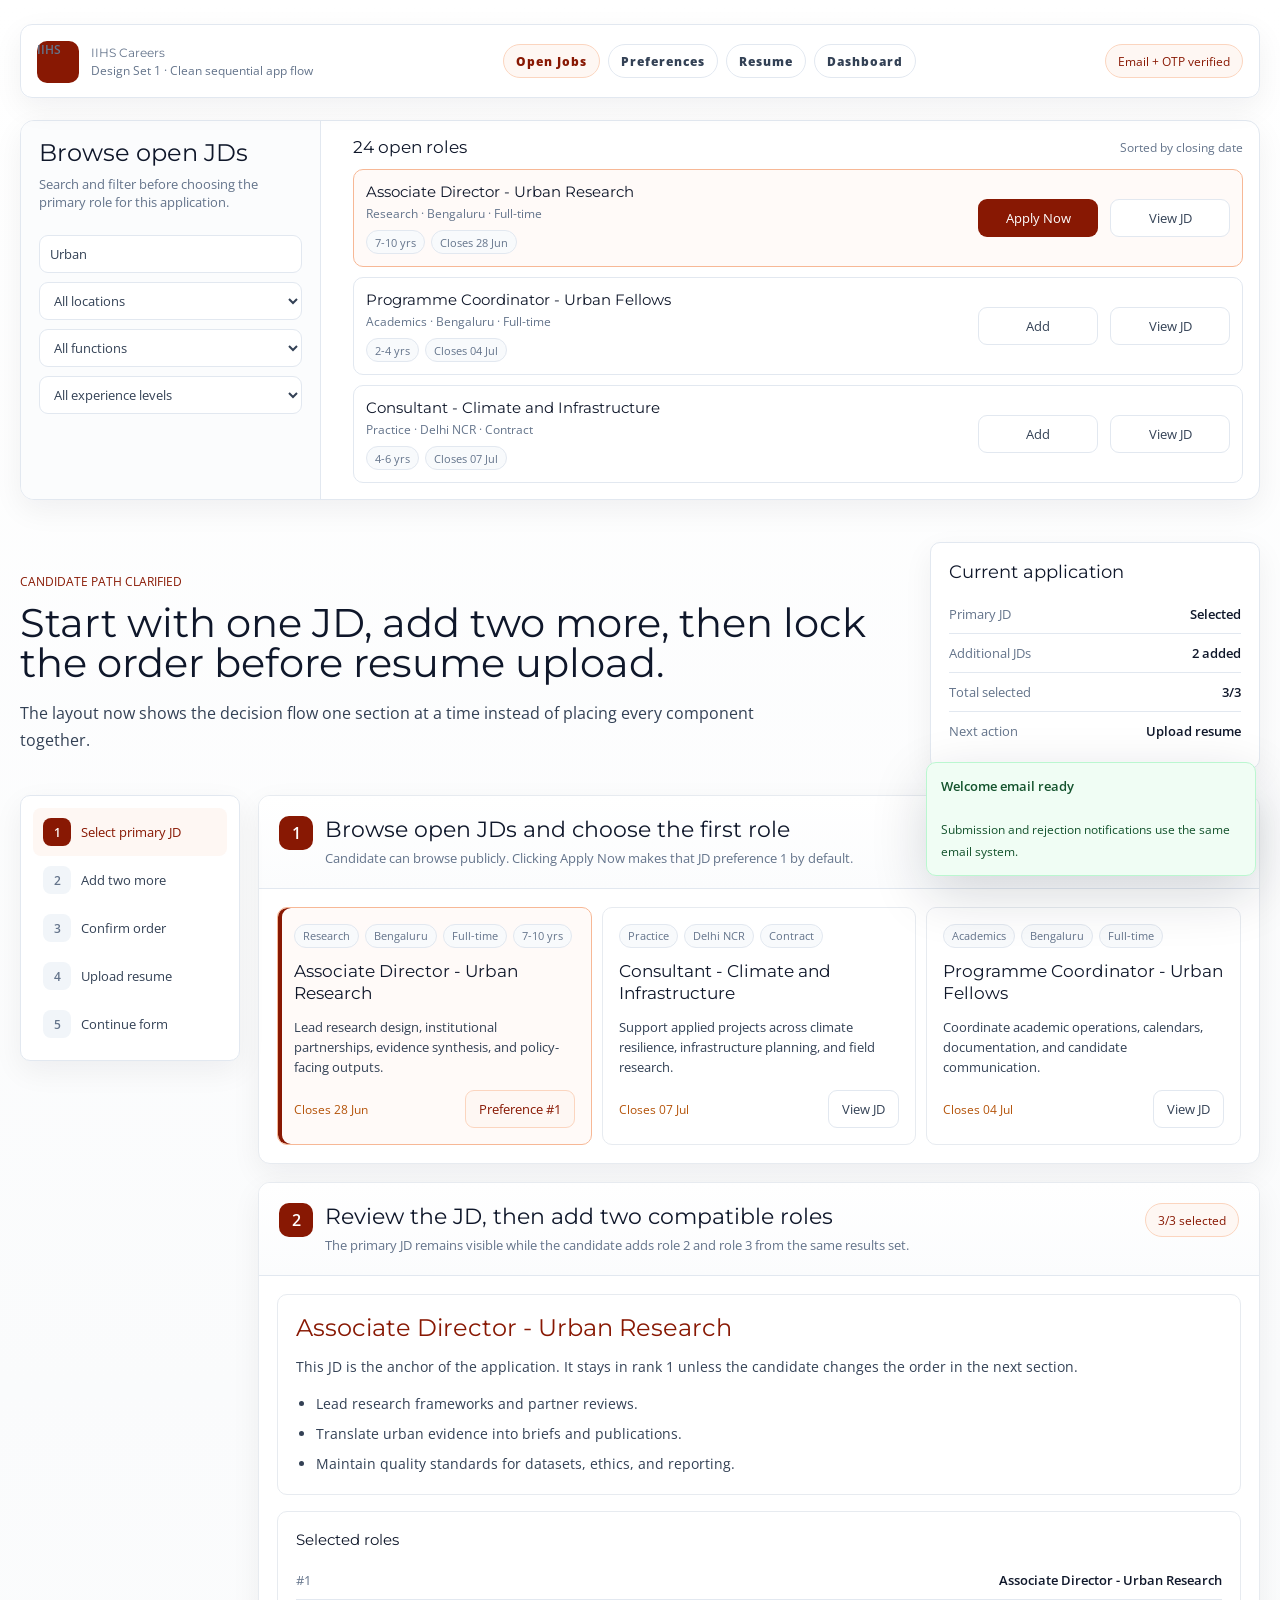
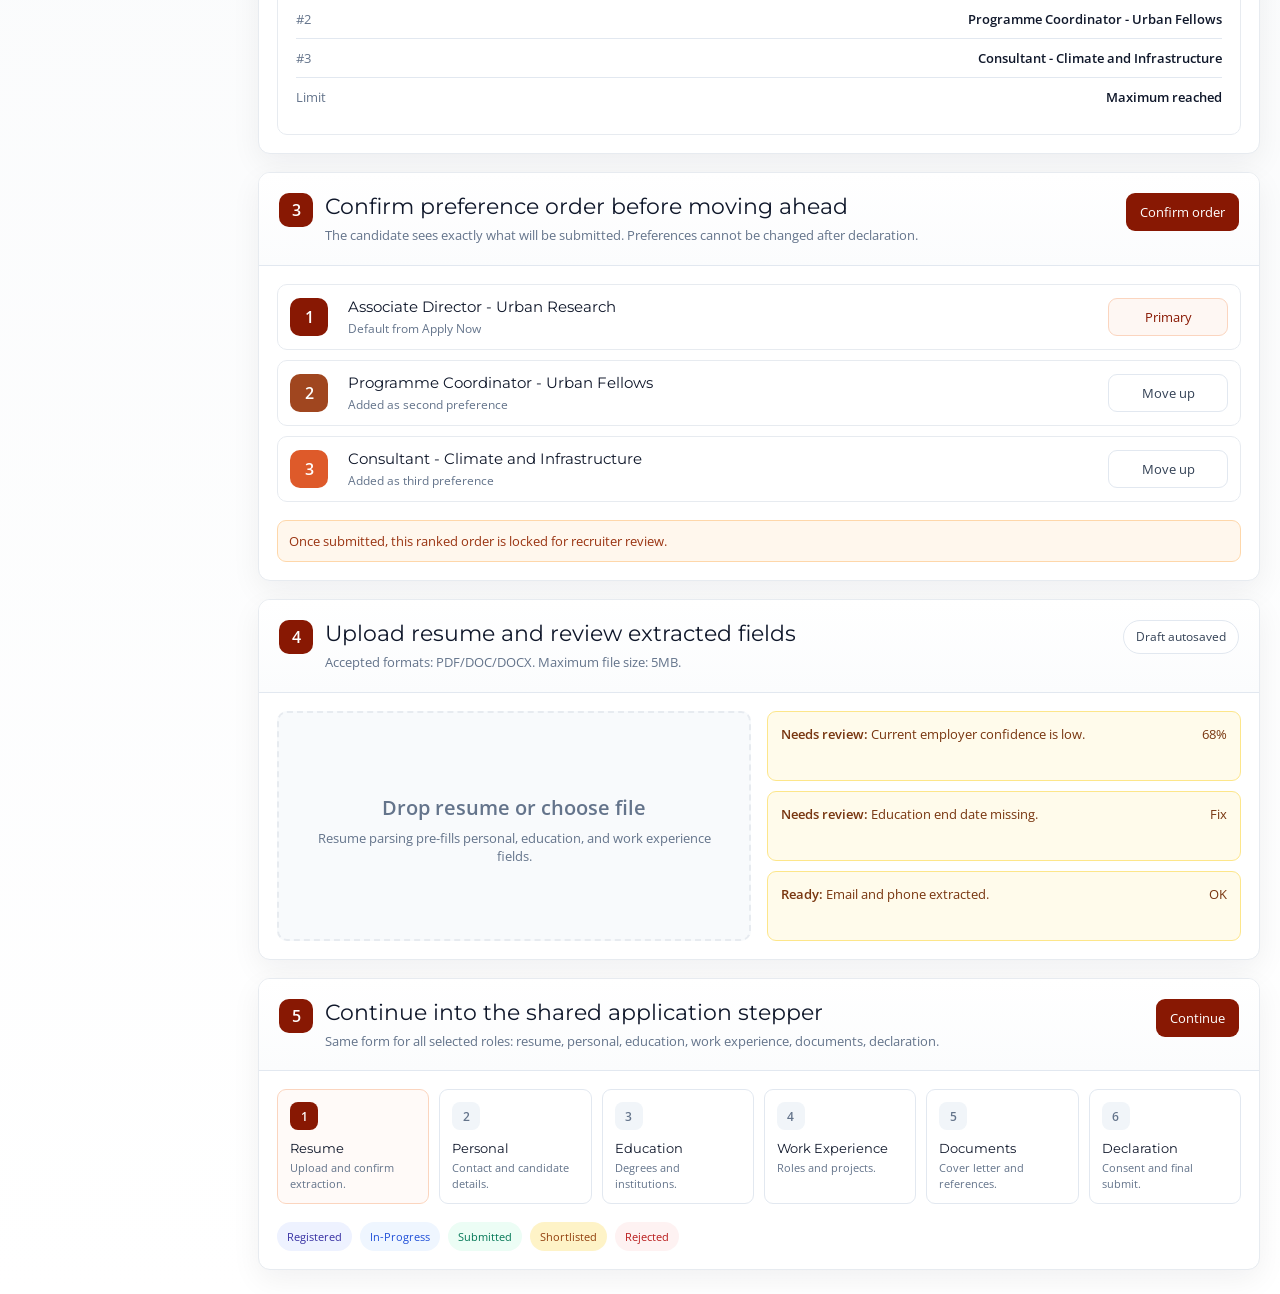
==== design-set-1.html @ 06da64f3 "sample" ====
<!doctype html>
<html lang="en">
  <head>
    <meta charset="utf-8">
    <meta name="viewport" content="width=device-width, initial-scale=1">
    <title>IIHS Candidate Flow - Design Set 1</title>
    <link rel="preconnect" href="https://fonts.googleapis.com">
    <link rel="preconnect" href="https://fonts.gstatic.com" crossorigin>
    <link href="https://fonts.googleapis.com/css2?family=Montserrat:wght@400;500;600;700&family=Open+Sans:wght@400;500;600;700;800&display=swap" rel="stylesheet">
    <style>
      :root{--brand:#881803;--brand2:#de5a2a;--soft:#fef7f3;--ink:#0f172a;--text:#334155;--muted:#64748b;--line:#e2e8f0;--bg:#f8fafc;--card:#fff;--green:#047857;--amber:#b45309;--red:#b91c1c;--blue:#1d4ed8}
      *{box-sizing:border-box}body{margin:0;background:linear-gradient(180deg,#fff 0%,var(--bg) 42%,#fff 100%);color:var(--ink);font-family:Inter,ui-sans-serif,system-ui,-apple-system,BlinkMacSystemFont,"Segoe UI",sans-serif;letter-spacing:0}a{text-decoration:none;color:inherit}.wrap{max-width:1360px;min-width:1180px;margin:0 auto;padding:24px 28px}.top{display:flex;justify-content:space-between;align-items:center;border:1px solid var(--line);background:#fffffff0;border-radius:12px;padding:14px 16px;box-shadow:0 18px 55px #0f172a12;position:sticky;top:16px;z-index:5}.brand{display:flex;align-items:center;gap:12px}.mark{display:grid;place-items:center;width:42px;height:42px;border-radius:10px;background:var(--brand);color:white;font-weight:900;font-size:12px}.brand strong{display:block}.brand span{display:block;color:var(--muted);font-size:12px;margin-top:2px}.nav{display:flex;gap:8px}.nav a,.pill{display:inline-flex;align-items:center;justify-content:center;height:34px;border-radius:999px;border:1px solid var(--line);background:white;padding:0 12px;font-size:12px;font-weight:800;color:var(--text)}.nav a.active,.pill.hot{background:var(--soft);border-color:#fbd5bf;color:var(--brand)}
      .hero{display:grid;grid-template-columns:1fr 360px;gap:22px;align-items:end;padding:42px 0 26px}.eyebrow{color:var(--brand);font-size:12px;font-weight:900;text-transform:uppercase;letter-spacing:.08em}h1{font-size:48px;line-height:1.02;margin:12px 0 0;max-width:850px}.hero p{font-size:16px;line-height:1.65;color:var(--text);max-width:780px}.summary{border:1px solid var(--line);border-radius:10px;background:white;padding:18px;box-shadow:0 18px 55px #0f172a12}.summary h2{font-size:18px;margin:0 0 12px}.summary div{display:flex;justify-content:space-between;border-bottom:1px solid var(--line);padding:10px 0;color:var(--muted);font-size:13px}.summary div:last-child{border:0}.summary strong{color:var(--ink)}
      .flow{display:grid;grid-template-columns:240px 1fr;gap:18px;align-items:start}.rail{position:sticky;top:104px;border:1px solid var(--line);border-radius:10px;background:white;padding:12px;box-shadow:0 12px 40px #0f172a0d}.rail a{display:grid;grid-template-columns:28px 1fr;gap:10px;align-items:center;padding:10px;border-radius:8px;color:var(--text);font-size:13px;font-weight:800}.rail a.active{background:var(--soft);color:var(--brand)}.num{display:grid;place-items:center;width:28px;height:28px;border-radius:8px;background:#f1f5f9;color:var(--muted);font-size:12px}.active .num,.section-num{background:var(--brand);color:white}
      .sections{display:grid;gap:18px}.section{border:1px solid var(--line);border-radius:12px;background:white;box-shadow:0 18px 55px #0f172a0d;overflow:hidden}.section-head{display:flex;justify-content:space-between;gap:18px;align-items:flex-start;padding:20px;border-bottom:1px solid var(--line);background:linear-gradient(180deg,#fff,var(--soft))}.section-title{display:flex;gap:12px;align-items:flex-start}.section-num{display:grid;place-items:center;flex:0 0 auto;width:34px;height:34px;border-radius:10px;font-weight:900}.section h2{margin:0;font-size:22px}.section-head p{margin:6px 0 0;color:var(--muted);font-size:13px;line-height:1.45}.btn{display:inline-flex;align-items:center;justify-content:center;min-height:38px;border-radius:9px;border:1px solid transparent;padding:0 13px;font-size:13px;font-weight:900}.primary{background:var(--brand);color:white}.secondary{background:white;border-color:var(--line);color:var(--text)}.ghost{background:var(--soft);border-color:#fbd5bf;color:var(--brand)}
      .grid3{display:grid;grid-template-columns:repeat(3,1fr);gap:14px;padding:18px}.job{border:1px solid var(--line);border-radius:10px;background:white;padding:16px;min-height:230px;display:flex;flex-direction:column}.job.primary-job{border-color:#f7b896;background:linear-gradient(180deg,#fff,var(--soft));box-shadow:inset 4px 0 0 var(--brand)}.tags{display:flex;flex-wrap:wrap;gap:6px}.tag{display:inline-flex;align-items:center;min-height:24px;border:1px solid var(--line);border-radius:999px;background:#f8fafc;color:var(--muted);padding:0 8px;font-size:11px;font-weight:800}.job h3{font-size:17px;line-height:1.3;margin:12px 0 0}.job p{color:var(--text);font-size:13px;line-height:1.55}.job-foot{display:flex;justify-content:space-between;align-items:center;margin-top:auto}.deadline{color:var(--amber);font-size:12px;font-weight:900}
      .detail{display:grid;grid-template-columns:1.35fr .75fr;gap:16px;padding:18px}.detail-card,.side-card{border:1px solid var(--line);border-radius:10px;background:white;padding:18px}.detail-card h3{font-size:26px;margin:0;color:var(--brand)}.detail-card p,.detail-card li{color:var(--text);line-height:1.6;font-size:14px}.detail-card ul{display:grid;gap:8px;margin:14px 0 0;padding-left:20px}.side-card h4{margin:0 0 12px;font-size:15px}.side-card div{display:flex;justify-content:space-between;gap:12px;border-bottom:1px solid var(--line);padding:10px 0;color:var(--muted);font-size:13px}.side-card div:last-child{border:0}.side-card strong{color:var(--ink);text-align:right}
      .rank-list{display:grid;gap:10px;padding:18px}.rank-row{display:grid;grid-template-columns:50px 1fr 132px;gap:12px;align-items:center;border:1px solid var(--line);border-radius:10px;background:white;padding:12px}.rank{display:grid;place-items:center;width:38px;height:38px;border-radius:10px;background:var(--brand);color:white;font-size:16px;font-weight:950}.rank-row:nth-child(2) .rank{background:#a0461f}.rank-row:nth-child(3) .rank{background:var(--brand2)}.rank-row h3{margin:0;font-size:15px}.rank-row p{margin:4px 0 0;color:var(--muted);font-size:12px}.lock{margin:0 18px 18px;border:1px solid #fed7aa;border-radius:9px;background:#fff7ed;color:#9a3412;padding:11px;font-size:13px;font-weight:800}
      .upload-grid{display:grid;grid-template-columns:1fr 1fr;gap:16px;padding:18px}.drop{display:grid;place-items:center;min-height:230px;border:2px dashed #cbd5e1;border-radius:10px;background:#f8fafc;text-align:center;padding:22px}.drop b{display:block;font-size:20px}.drop span{display:block;margin-top:8px;color:var(--muted);font-size:13px}.review{display:grid;gap:10px}.flag{display:flex;justify-content:space-between;gap:12px;border:1px solid #fde68a;background:#fffbeb;color:#78350f;border-radius:9px;padding:13px;font-size:13px}.steps{display:grid;grid-template-columns:repeat(6,1fr);gap:10px;padding:18px}.step{border:1px solid var(--line);border-radius:9px;background:white;min-height:96px;padding:12px}.step.active{background:var(--soft);border-color:#fbd5bf}.step b{display:grid;place-items:center;width:28px;height:28px;border-radius:8px;background:#f1f5f9;color:var(--muted);font-size:12px}.step.active b{background:var(--brand);color:white}.step h3{margin:10px 0 4px;font-size:13px}.step p{margin:0;color:var(--muted);font-size:11px;line-height:1.4}.status{display:flex;gap:8px;padding:0 18px 18px}.chip{border-radius:999px;padding:7px 10px;font-size:11px;font-weight:900}.registered{background:#eef2ff;color:#3730a3}.progress{background:#eff6ff;color:#1d4ed8}.submitted{background:#ecfdf5;color:#047857}.shortlisted{background:#fef3c7;color:#92400e}.rejected{background:#fef2f2;color:#b91c1c}.toast{position:fixed;right:24px;bottom:24px;width:330px;border:1px solid #bbf7d0;background:#f0fdf4;color:#14532d;border-radius:10px;box-shadow:0 18px 55px #0f172a2a;padding:14px}.toast strong{display:block;font-size:13px}.toast span{font-size:12px}
      /* Lighter modern treatment for cleaner stakeholder review */
      body{background:linear-gradient(180deg,#ffffff 0%,#fafbfc 48%,#ffffff 100%)}
      .top,.summary,.rail,.section{box-shadow:0 10px 30px rgba(15,23,42,.06)}
      h1{font-size:44px;font-weight:650;letter-spacing:0}
      .section h2{font-weight:650}
      .detail-card h3{font-size:24px;font-weight:650}
      .job h3,.rank-row h3,.step h3{font-weight:650}
      .btn,.pill,.nav a,.rail a,.tag,.deadline,.lock,.eyebrow{font-weight:650}
      .mark,.num,.section-num,.rank,.step b,.chip{font-weight:700}
      .section-head{background:linear-gradient(180deg,#fff,#fbfcfd)}
      .job.primary-job,.step.active{background:#fffaf8}
      .primary{box-shadow:none}
      .section,.job,.detail-card,.side-card,.rank-row,.drop{border-color:#e7ebf0}
      .browse-board{display:grid;grid-template-columns:300px 1fr;gap:16px;margin-top:22px;border:1px solid var(--line);border-radius:14px;background:white;box-shadow:0 10px 30px rgba(15,23,42,.06);overflow:hidden}.browse-filters{padding:18px;border-right:1px solid var(--line);background:#fbfcfd}.browse-filters h1{font-size:24px;line-height:1.15;margin:0 0 8px}.browse-filters p{margin:0 0 14px;color:var(--muted);font-size:13px;line-height:1.45}.browse-filters input,.browse-filters select{width:100%;height:38px;margin-top:9px;border:1px solid var(--line);border-radius:9px;background:white;padding:0 10px;color:var(--text);font:13px system-ui}.browse-results{padding:16px}.browse-results-head{display:flex;justify-content:space-between;align-items:center;margin-bottom:12px}.browse-results-head h2{font-size:17px;margin:0}.browse-results-head span{color:var(--muted);font-size:12px}.result-list{display:grid;gap:10px}.result-row{display:grid;grid-template-columns:1fr 120px 120px;gap:12px;align-items:center;border:1px solid var(--line);border-radius:10px;padding:12px;background:white}.result-row.active{border-color:#f7b896;background:#fffaf8}.result-row h3{margin:0;font-size:15px;font-weight:650}.result-row p{margin:4px 0 0;color:var(--muted);font-size:12px}.result-meta{display:flex;gap:6px;flex-wrap:wrap;margin-top:8px}
      @media(max-width:1300px){.wrap{padding-left:20px;padding-right:20px}.grid3{gap:10px}.hero{grid-template-columns:1fr 330px}h1{font-size:40px}.flow{grid-template-columns:220px 1fr}.detail{grid-template-columns:1fr}.rank-row{grid-template-columns:46px 1fr 120px}}
/* IIHS careers typography alignment: body Open Sans 400, headings Montserrat 400 */
:root{--iihs-body-font:'Open Sans',Arial,sans-serif;--iihs-heading-font:'Montserrat','Open Sans',Arial,sans-serif}
body,input,select,textarea,button,p,li,td,th,a,span,small,.btn,.pill,.tag,.chip,.deadline,.kicker,.eyebrow{font-family:var(--iihs-body-font)!important;font-weight:400!important;letter-spacing:0!important}
h1,h2,h3,h4,h5,h6,.brand strong,.title,.job-title,.section h2,.head h2,.panel-head h2,.hero h1{font-family:var(--iihs-heading-font)!important;font-weight:400!important;letter-spacing:0!important}
strong,b,.mark,.rank,.num,.section-num,.rank-box,.rank-number,.badge{font-family:var(--iihs-body-font)!important;font-weight:600!important;letter-spacing:0!important}
.nav a,.filter-title{font-family:var(--iihs-body-font)!important;font-weight:800!important;letter-spacing:1px!important}
.btn.primary,.primary{font-weight:400!important}
    </style>
  </head>
  <body>
    <div class="wrap">
      <header class="top">
        <a class="brand" href="#"><span class="mark">IIHS</span><span><strong>IIHS Careers</strong><span>Design Set 1 · Clean sequential app flow</span></span></a>
        <nav class="nav"><a class="active" href="#step1">Open Jobs</a><a href="#step3">Preferences</a><a href="#step4">Resume</a><a href="#step5">Dashboard</a></nav>
        <span class="pill hot">Email + OTP verified</span>
      </header>

      <section class="browse-board" aria-label="Browse open JDs first">
        <aside class="browse-filters"><h1>Browse open JDs</h1><p>Search and filter before choosing the primary role for this application.</p><input value="Urban" aria-label="Search jobs"><select><option>All locations</option><option>Bengaluru</option></select><select><option>All functions</option><option>Research</option></select><select><option>All experience levels</option><option>4-8 years</option></select></aside>
        <div class="browse-results"><div class="browse-results-head"><h2>24 open roles</h2><span>Sorted by closing date</span></div><div class="result-list"><article class="result-row active"><span><h3>Associate Director - Urban Research</h3><p>Research · Bengaluru · Full-time</p><span class="result-meta"><b class="tag">7-10 yrs</b><b class="tag">Closes 28 Jun</b></span></span><a class="btn primary" href="#step1">Apply Now</a><a class="btn secondary" href="#step2">View JD</a></article><article class="result-row"><span><h3>Programme Coordinator - Urban Fellows</h3><p>Academics · Bengaluru · Full-time</p><span class="result-meta"><b class="tag">2-4 yrs</b><b class="tag">Closes 04 Jul</b></span></span><a class="btn secondary" href="#step2">Add</a><a class="btn secondary" href="#step1">View JD</a></article><article class="result-row"><span><h3>Consultant - Climate and Infrastructure</h3><p>Practice · Delhi NCR · Contract</p><span class="result-meta"><b class="tag">4-6 yrs</b><b class="tag">Closes 07 Jul</b></span></span><a class="btn secondary" href="#step2">Add</a><a class="btn secondary" href="#step1">View JD</a></article></div></div>
      </section>

      <section class="hero">
        <div><span class="eyebrow">Candidate path clarified</span><h1>Start with one JD, add two more, then lock the order before resume upload.</h1><p>The layout now shows the decision flow one section at a time instead of placing every component together.</p></div>
        <aside class="summary"><h2>Current application</h2><div><span>Primary JD</span><strong>Selected</strong></div><div><span>Additional JDs</span><strong>2 added</strong></div><div><span>Total selected</span><strong>3/3</strong></div><div><span>Next action</span><strong>Upload resume</strong></div></aside>
      </section>

      <div class="flow">
        <aside class="rail"><a class="active" href="#step1"><span class="num">1</span>Select primary JD</a><a href="#step2"><span class="num">2</span>Add two more</a><a href="#step3"><span class="num">3</span>Confirm order</a><a href="#step4"><span class="num">4</span>Upload resume</a><a href="#step5"><span class="num">5</span>Continue form</a></aside>
        <div class="sections">
          <section id="step1" class="section">
            <div class="section-head"><span class="section-title"><span class="section-num">1</span><span><h2>Browse open JDs and choose the first role</h2><p>Candidate can browse publicly. Clicking Apply Now makes that JD preference 1 by default.</p></span></span><a class="btn primary" href="#step2">Apply Now</a></div>
            <div class="grid3">
              <article class="job primary-job"><div class="tags"><span class="tag">Research</span><span class="tag">Bengaluru</span><span class="tag">Full-time</span><span class="tag">7-10 yrs</span></div><h3>Associate Director - Urban Research</h3><p>Lead research design, institutional partnerships, evidence synthesis, and policy-facing outputs.</p><div class="job-foot"><span class="deadline">Closes 28 Jun</span><span class="btn ghost">Preference #1</span></div></article>
              <article class="job"><div class="tags"><span class="tag">Practice</span><span class="tag">Delhi NCR</span><span class="tag">Contract</span></div><h3>Consultant - Climate and Infrastructure</h3><p>Support applied projects across climate resilience, infrastructure planning, and field research.</p><div class="job-foot"><span class="deadline">Closes 07 Jul</span><span class="btn secondary">View JD</span></div></article>
              <article class="job"><div class="tags"><span class="tag">Academics</span><span class="tag">Bengaluru</span><span class="tag">Full-time</span></div><h3>Programme Coordinator - Urban Fellows</h3><p>Coordinate academic operations, calendars, documentation, and candidate communication.</p><div class="job-foot"><span class="deadline">Closes 04 Jul</span><span class="btn secondary">View JD</span></div></article>
            </div>
          </section>

          <section id="step2" class="section">
            <div class="section-head"><span class="section-title"><span class="section-num">2</span><span><h2>Review the JD, then add two compatible roles</h2><p>The primary JD remains visible while the candidate adds role 2 and role 3 from the same results set.</p></span></span><span class="pill hot">3/3 selected</span></div>
            <div class="detail">
              <article class="detail-card"><h3>Associate Director - Urban Research</h3><p>This JD is the anchor of the application. It stays in rank 1 unless the candidate changes the order in the next section.</p><ul><li>Lead research frameworks and partner reviews.</li><li>Translate urban evidence into briefs and publications.</li><li>Maintain quality standards for datasets, ethics, and reporting.</li></ul></article>
              <aside class="side-card"><h4>Selected roles</h4><div><span>#1</span><strong>Associate Director - Urban Research</strong></div><div><span>#2</span><strong>Programme Coordinator - Urban Fellows</strong></div><div><span>#3</span><strong>Consultant - Climate and Infrastructure</strong></div><div><span>Limit</span><strong>Maximum reached</strong></div></aside>
            </div>
          </section>

          <section id="step3" class="section">
            <div class="section-head"><span class="section-title"><span class="section-num">3</span><span><h2>Confirm preference order before moving ahead</h2><p>The candidate sees exactly what will be submitted. Preferences cannot be changed after declaration.</p></span></span><a class="btn primary" href="#step4">Confirm order</a></div>
            <div class="rank-list">
              <article class="rank-row"><span class="rank">1</span><span><h3>Associate Director - Urban Research</h3><p>Default from Apply Now</p></span><span class="btn ghost">Primary</span></article>
              <article class="rank-row"><span class="rank">2</span><span><h3>Programme Coordinator - Urban Fellows</h3><p>Added as second preference</p></span><span class="btn secondary">Move up</span></article>
              <article class="rank-row"><span class="rank">3</span><span><h3>Consultant - Climate and Infrastructure</h3><p>Added as third preference</p></span><span class="btn secondary">Move up</span></article>
            </div>
            <p class="lock">Once submitted, this ranked order is locked for recruiter review.</p>
          </section>

          <section id="step4" class="section">
            <div class="section-head"><span class="section-title"><span class="section-num">4</span><span><h2>Upload resume and review extracted fields</h2><p>Accepted formats: PDF/DOC/DOCX. Maximum file size: 5MB.</p></span></span><span class="pill">Draft autosaved</span></div>
            <div class="upload-grid"><div class="drop"><span><b>Drop resume or choose file</b><span>Resume parsing pre-fills personal, education, and work experience fields.</span></span></div><div class="review"><div class="flag"><span><b>Needs review:</b> Current employer confidence is low.</span><span>68%</span></div><div class="flag"><span><b>Needs review:</b> Education end date missing.</span><span>Fix</span></div><div class="flag"><span><b>Ready:</b> Email and phone extracted.</span><span>OK</span></div></div></div>
          </section>

          <section id="step5" class="section">
            <div class="section-head"><span class="section-title"><span class="section-num">5</span><span><h2>Continue into the shared application stepper</h2><p>Same form for all selected roles: resume, personal, education, work experience, documents, declaration.</p></span></span><a class="btn primary" href="#">Continue</a></div>
            <div class="steps"><article class="step active"><b>1</b><h3>Resume</h3><p>Upload and confirm extraction.</p></article><article class="step"><b>2</b><h3>Personal</h3><p>Contact and candidate details.</p></article><article class="step"><b>3</b><h3>Education</h3><p>Degrees and institutions.</p></article><article class="step"><b>4</b><h3>Work Experience</h3><p>Roles and projects.</p></article><article class="step"><b>5</b><h3>Documents</h3><p>Cover letter and references.</p></article><article class="step"><b>6</b><h3>Declaration</h3><p>Consent and final submit.</p></article></div>
            <div class="status"><span class="chip registered">Registered</span><span class="chip progress">In-Progress</span><span class="chip submitted">Submitted</span><span class="chip shortlisted">Shortlisted</span><span class="chip rejected">Rejected</span></div>
          </section>
        </div>
      </div>
    </div>
    <aside class="toast"><strong>Welcome email ready</strong><br><span>Submission and rejection notifications use the same email system.</span></aside>
  </body>
</html>
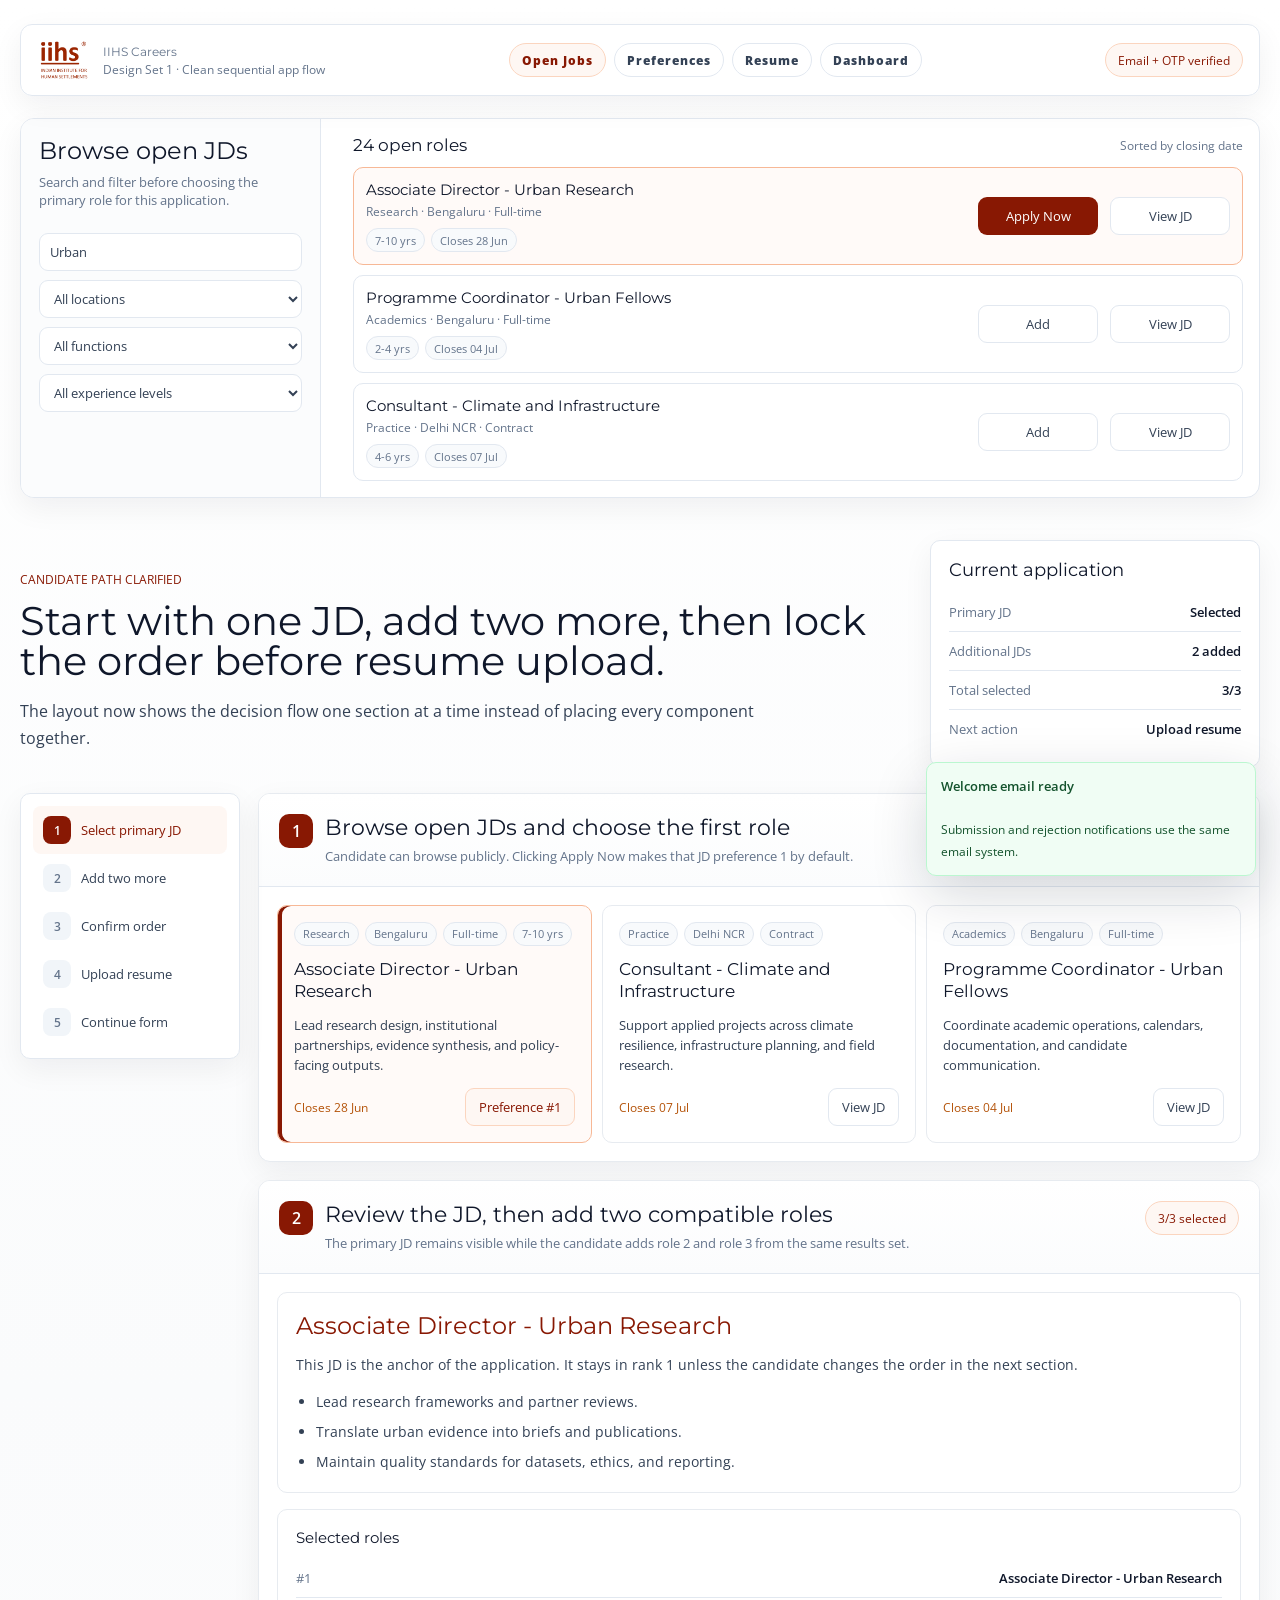
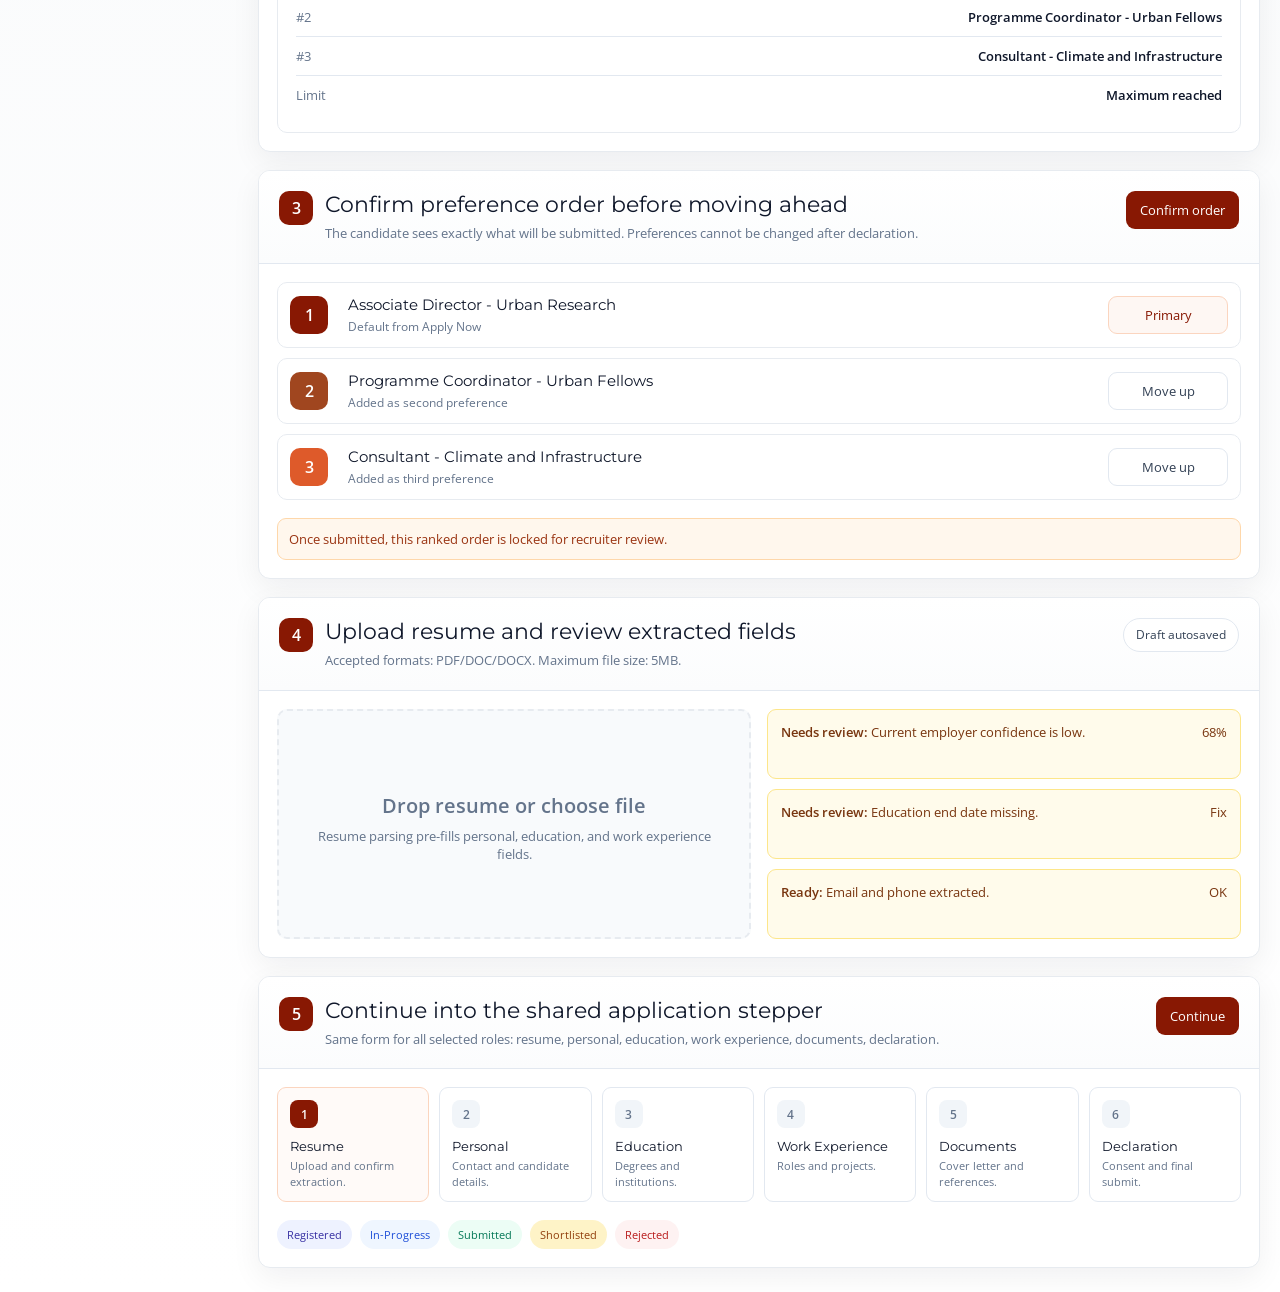
==== commit 27eba6af: "update logo" ====
--- a/design-set-1.html
+++ b/design-set-1.html
@@ -39,12 +39,13 @@
 strong,b,.mark,.rank,.num,.section-num,.rank-box,.rank-number,.badge{font-family:var(--iihs-body-font)!important;font-weight:600!important;letter-spacing:0!important}
 .nav a,.filter-title{font-family:var(--iihs-body-font)!important;font-weight:800!important;letter-spacing:1px!important}
 .btn.primary,.primary{font-weight:400!important}
+    .logo-img{display:block;width:54px;height:auto;max-height:42px;object-fit:contain;flex:0 0 auto}
     </style>
   </head>
   <body>
     <div class="wrap">
       <header class="top">
-        <a class="brand" href="#"><span class="mark">IIHS</span><span><strong>IIHS Careers</strong><span>Design Set 1 · Clean sequential app flow</span></span></a>
+        <a class="brand" href="#"><img class="logo-img" src="iihs-co-in-logo.jpg" alt="IIHS logo"><span><strong>IIHS Careers</strong><span>Design Set 1 · Clean sequential app flow</span></span></a>
         <nav class="nav"><a class="active" href="#step1">Open Jobs</a><a href="#step3">Preferences</a><a href="#step4">Resume</a><a href="#step5">Dashboard</a></nav>
         <span class="pill hot">Email + OTP verified</span>
       </header>
